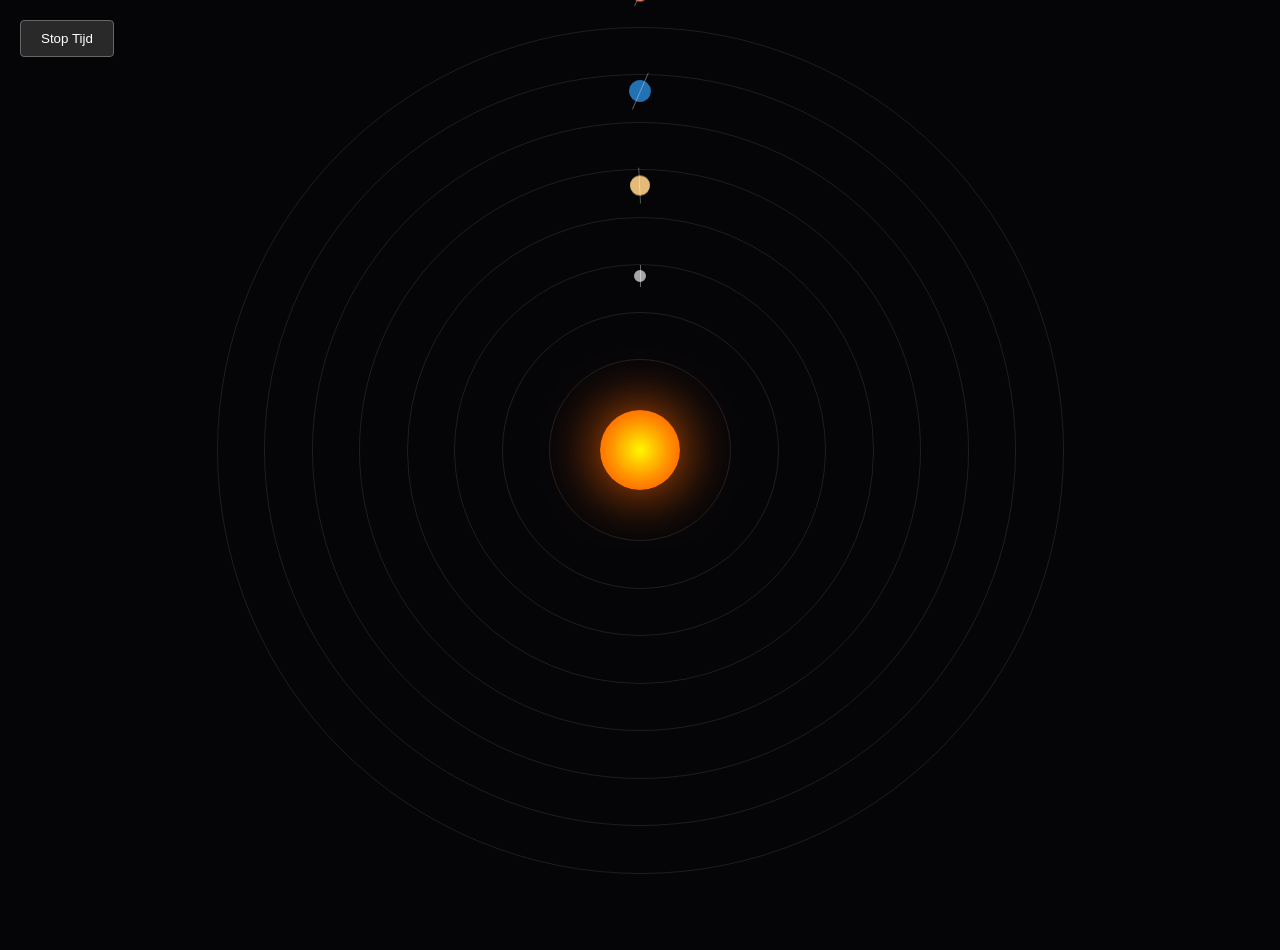
==== src/index.html @ 8def818a "initial version, a lot of stuff not working yet" ====
<!DOCTYPE html>
<html lang="nl">
<head>
<meta charset="UTF-8">
<meta name="viewport" content="width=device-width, initial-scale=1.0">
<title>Interactief Zonnestelsel</title>
<link rel="stylesheet" href="style.css">
</head>
<body>
<div id="ui-layer">
<button id="toggleBtn">Stop Tijd</button>
<button id="resetBtn" style="display:none;">Terug naar Overzicht</button>
</div>
<div id="info-panel">
<h2 id="m-name">Naam</h2>
<p id="m-desc">Geselecteerde planeet details:</p>
<hr>
<div class="stats">
<p><strong>Afstand:</strong> <span id="m-dist"></span></p>
<p><strong>Massa:</strong> <span id="m-mass"></span></p>
<p><strong>Diameter:</strong> <span id="m-diam"></span></p>
<p><strong>Dagduur:</strong> <span id="m-rot"></span></p>
<p><strong>Jaarduur:</strong> <span id="m-orbit"></span></p>
<p><strong>Manen:</strong> <span id="m-moons"></span></p>
<p><strong>Temperatuur:</strong> <span id="m-temp"></span></p>
<p><strong>Type:</strong> <span id="m-type"></span></p>
</div>
</div>
<div id="viewport">
<div id="universe">
<div id="sun"></div>
</div>
</div>
<script src="script.js"></script>
</body>
</html>
---- src/style.css ----
:root {
--space-bg: #050508;
--sun-color: #ffcc00;
--orbit-color: rgba(255, 255, 255, 0.1);
--panel-bg: rgba(10, 10, 15, 0.95);
}
body {
margin: 0; padding: 0;
background-color: var(--space-bg);
color: white;
font-family: 'Segoe UI', Tahoma, sans-serif;
overflow: hidden;
height: 100vh;
display: flex;
justify-content: center;
align-items: center;
}
#ui-layer {
position: absolute; top: 20px; left: 20px;
z-index: 1000; display: flex; gap: 10px;
}
button {
background: rgba(50, 50, 50, 0.8);
color: white; border: 1px solid #666;
padding: 10px 20px; cursor: pointer; border-radius: 4px;
}
#info-panel {
position: fixed; right: -400px; top: 0;
width: 320px; height: 100%;
background: var(--panel-bg);
border-left: 1px solid #444;
padding: 40px 25px;
transition: right 0.6s cubic-bezier(0.22, 1, 0.36, 1);
z-index: 1001;
}
#info-panel.active { right: 0; }
#viewport {
width: 100vw; height: 100vh;
display: flex; justify-content: center; align-items: center;
transition: transform 1s cubic-bezier(0.45, 0.05, 0.55, 0.95);
}
#universe {
position: relative; width: 1000px; height: 1000px;
display: flex; justify-content: center; align-items: center;
}
#sun {
width: 80px; height: 80px;
background: radial-gradient(circle, #fff700, #ff9500, #ff4500);
border-radius: 50%;
box-shadow: 0 0 60px #ff6600;
cursor: pointer; z-index: 10;
}
.orbit {
position: absolute; border: 1px solid var(--orbit-color);
border-radius: 50%; display: flex; justify-content: center; align-items: center;
}
.planet-path {
position: absolute; top: 0; left: 50%;
transform: translateX(-50%) translateY(-50%);
height: 100%; display: flex; flex-direction: column; align-items: center;
}
.planet-body-container {
position: relative; transform-style: preserve-3d;
display: flex; justify-content: center; align-items: center;
}
.planet-body {
border-radius: 50%; position: relative; cursor: pointer;
transform-style: preserve-3d; z-index: 2;
}
.axis-line {
position: absolute; width: 1px; height: 180%;
background: rgba(255,255,255,0.4); top: -40%; left: 50%;
}
.saturn-ring {
position: absolute; width: 100px; height: 100px;
background: radial-gradient(circle, rgba(197, 171, 110, 0) 40%, rgba(197, 171, 110, 0.4) 60%, rgba(197, 171, 110, 0.6) 100%);
border-radius: 50%; transform: rotateX(75deg);
pointer-events: none; z-index: 1;
}
@keyframes rotate-around-axis {
from { transform: rotateY(0deg); }
to { transform: rotateY(360deg); }
}
.rotating { animation: rotate-around-axis linear infinite; }
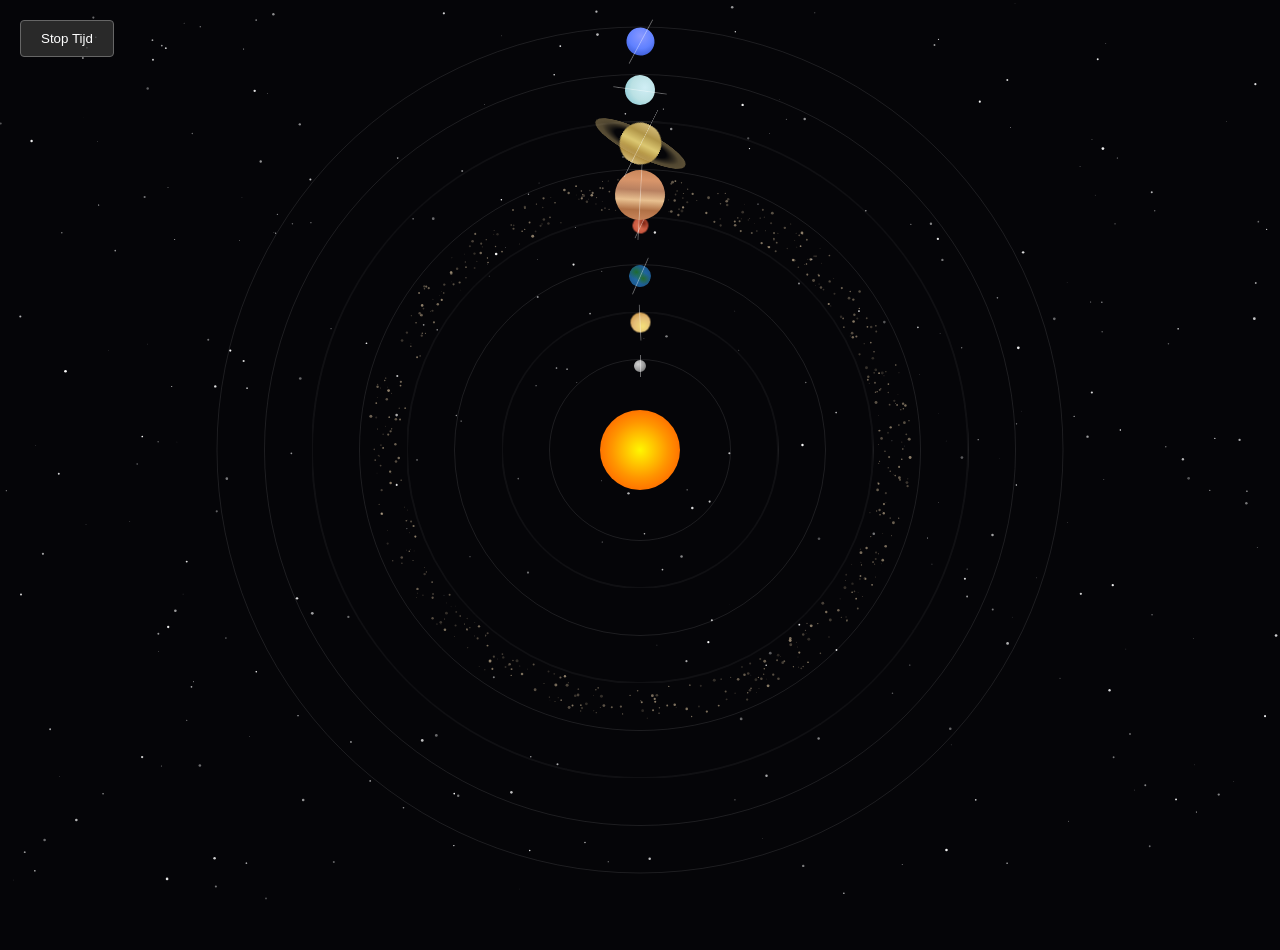
==== commit 1a8d70b5: "1. Sterrenveld (#starfield canvas, fixed achtergrond, z-index:-1)  2. Zon-pulsanimatie (@keyframes s" ====
--- a/src/index.html
+++ b/src/index.html
@@ -7,6 +7,7 @@
 <link rel="stylesheet" href="style.css">
 </head>
 <body>
+<canvas id="starfield"></canvas>
 <div id="ui-layer">
 <button id="toggleBtn">Stop Tijd</button>
 <button id="resetBtn" style="display:none;">Terug naar Overzicht</button>
@@ -16,9 +17,9 @@
 <p id="m-desc">Geselecteerde planeet details:</p>
 <hr>
 <div class="stats">
-<p><strong>Afstand:</strong> <span id="m-dist"></span></p>
-<p><strong>Massa:</strong> <span id="m-mass"></span></p>
-<p><strong>Diameter:</strong> <span id="m-diam"></span></p>
+<p><strong>Afstand (Milj. Km):</strong> <span id="m-dist"></span></p>
+<p><strong>Massa vs Aarde:</strong> <span id="m-mass"></span></p>
+<p><strong>Diameter (Km):</strong> <span id="m-diam"></span></p>
 <p><strong>Dagduur:</strong> <span id="m-rot"></span></p>
 <p><strong>Jaarduur:</strong> <span id="m-orbit"></span></p>
 <p><strong>Manen:</strong> <span id="m-moons"></span></p>
--- a/src/style.css
+++ b/src/style.css
@@ -3,6 +3,11 @@
 --sun-color: #ffcc00;
 --orbit-color: rgba(255, 255, 255, 0.1);
 --panel-bg: rgba(10, 10, 15, 0.95);
+}
+#starfield {
+position: fixed; top: 0; left: 0;
+width: 100%; height: 100%;
+z-index: -1; pointer-events: none;
 }
 body {
 margin: 0; padding: 0;
@@ -47,17 +52,23 @@
 width: 80px; height: 80px;
 background: radial-gradient(circle, #fff700, #ff9500, #ff4500);
 border-radius: 50%;
-box-shadow: 0 0 60px #ff6600;
+animation: sun-pulse 3s ease-in-out infinite;
 cursor: pointer; z-index: 10;
+}
+@keyframes sun-pulse {
+0%, 100% { box-shadow: 0 0 40px #ff6600, 0 0 80px #ff440055; }
+50%       { box-shadow: 0 0 80px #ff8800, 0 0 150px #ff660066, 0 0 220px #ff440033; }
 }
 .orbit {
 position: absolute; border: 1px solid var(--orbit-color);
 border-radius: 50%; display: flex; justify-content: center; align-items: center;
+pointer-events: none;
 }
 .planet-path {
-position: absolute; top: 0; left: 50%;
-transform: translateX(-50%) translateY(-50%);
-height: 100%; display: flex; flex-direction: column; align-items: center;
+position: absolute; top: 0; left: 0;
+width: 100%; height: 100%;
+display: flex; flex-direction: column; align-items: center;
+pointer-events: none;
 }
 .planet-body-container {
 position: relative; transform-style: preserve-3d;
@@ -66,6 +77,7 @@
 .planet-body {
 border-radius: 50%; position: relative; cursor: pointer;
 transform-style: preserve-3d; z-index: 2;
+pointer-events: auto;
 }
 .axis-line {
 position: absolute; width: 1px; height: 180%;
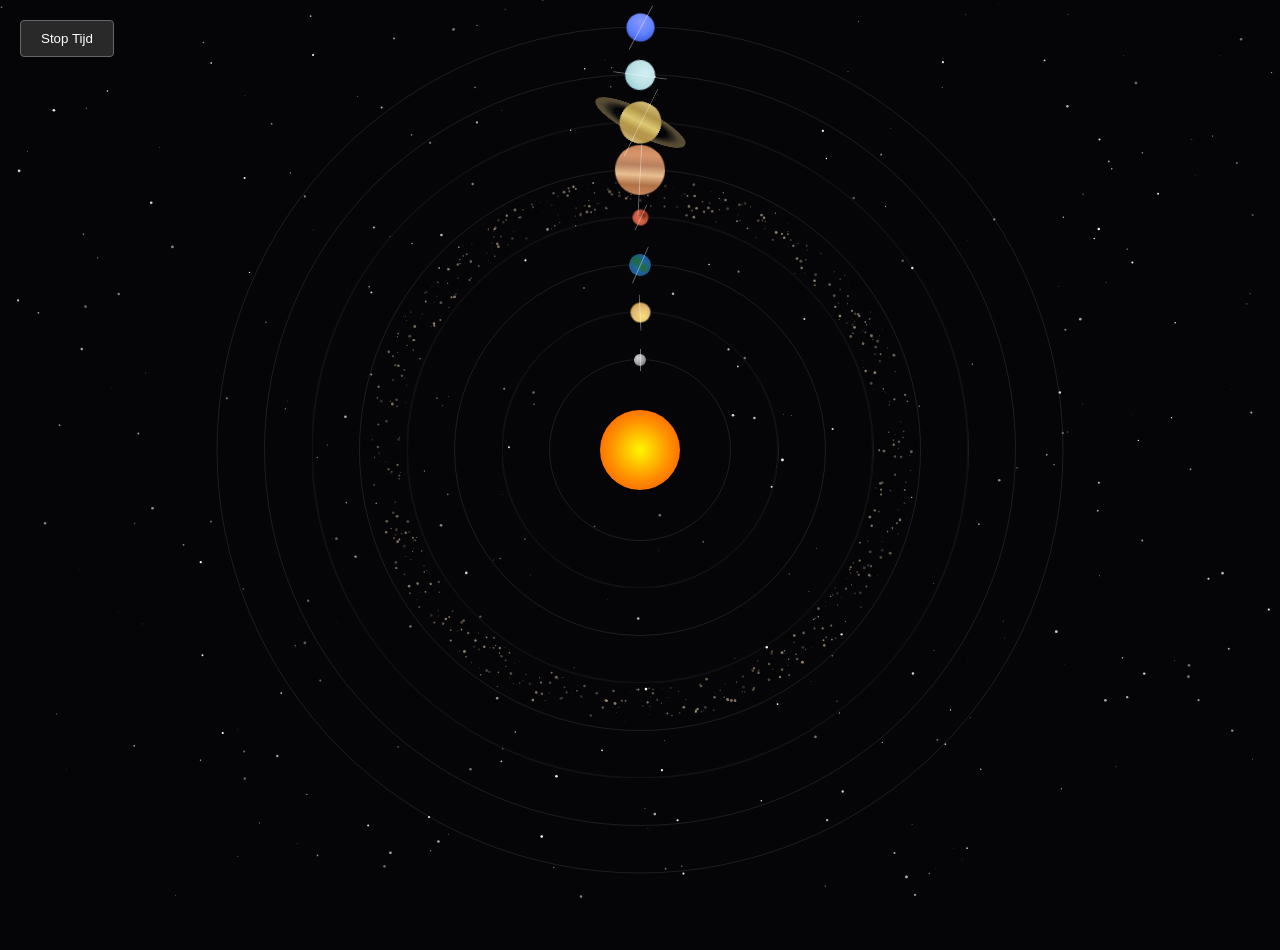
==== commit 63682a84: "fix: reposition planets on the orbit ring + selection calculation" ====
--- a/src/index.html
+++ b/src/index.html
@@ -17,9 +17,9 @@
 <p id="m-desc">Geselecteerde planeet details:</p>
 <hr>
 <div class="stats">
-<p><strong>Afstand (Milj. Km):</strong> <span id="m-dist"></span></p>
+<p><strong>Afstand (Milj. km):</strong> <span id="m-dist"></span></p>
 <p><strong>Massa vs Aarde:</strong> <span id="m-mass"></span></p>
-<p><strong>Diameter (Km):</strong> <span id="m-diam"></span></p>
+<p><strong>Diameter (km):</strong> <span id="m-diam"></span></p>
 <p><strong>Dagduur:</strong> <span id="m-rot"></span></p>
 <p><strong>Jaarduur:</strong> <span id="m-orbit"></span></p>
 <p><strong>Manen:</strong> <span id="m-moons"></span></p>
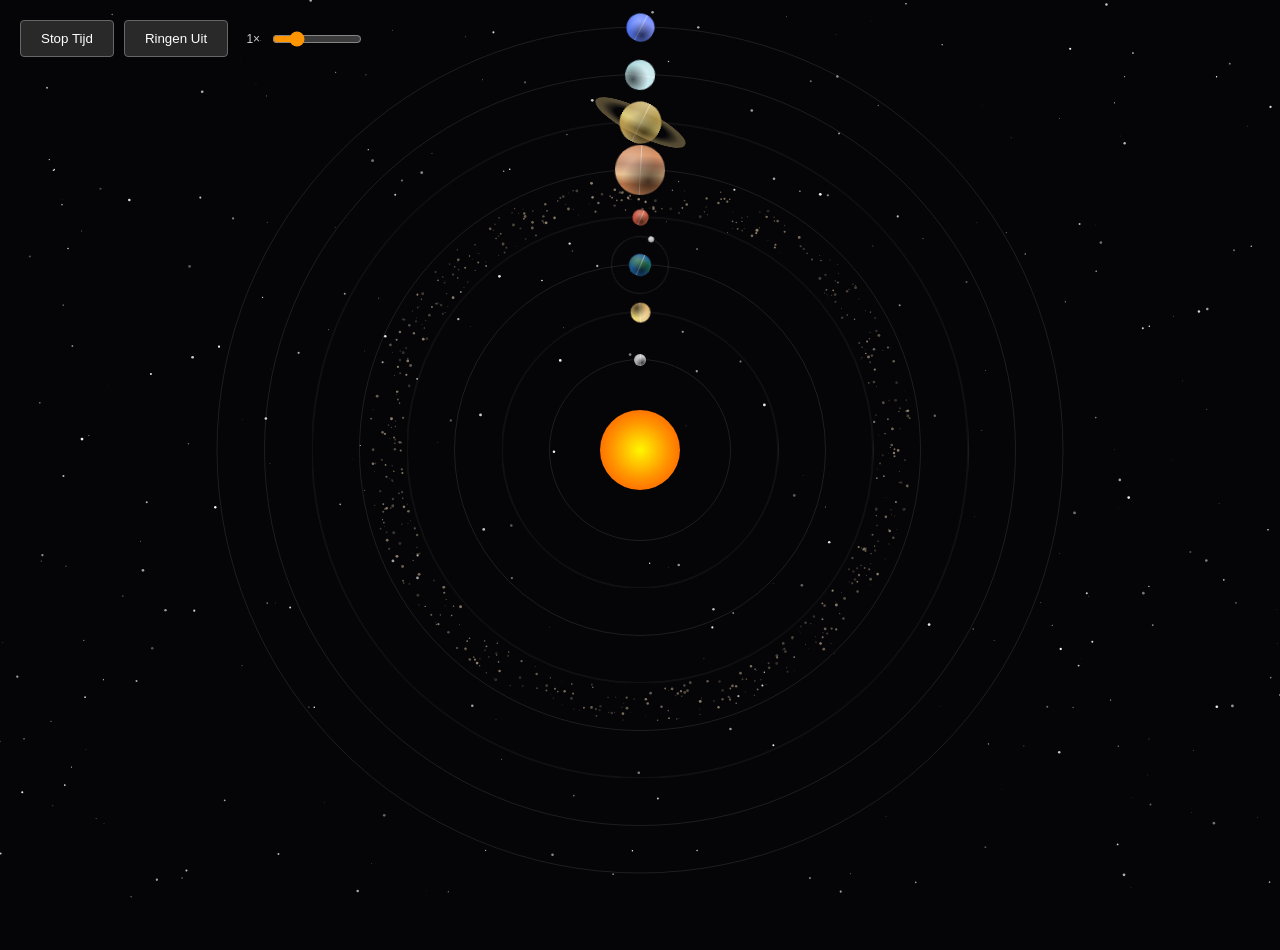
==== commit ed0a98d8: "interactivity additions" ====
--- a/src/index.html
+++ b/src/index.html
@@ -11,6 +11,9 @@
 <div id="ui-layer">
 <button id="toggleBtn">Stop Tijd</button>
 <button id="resetBtn" style="display:none;">Terug naar Overzicht</button>
+<button id="orbitBtn">Ringen Uit</button>
+<span id="speedLabel">1×</span>
+<input type="range" id="speedSlider" min="0.1" max="4" step="0.1" value="1" title="Simulatiesnelheid">
 </div>
 <div id="info-panel">
 <h2 id="m-name">Naam</h2>
--- a/src/style.css
+++ b/src/style.css
@@ -22,7 +22,13 @@
 }
 #ui-layer {
 position: absolute; top: 20px; left: 20px;
-z-index: 1000; display: flex; gap: 10px;
+z-index: 1000; display: flex; gap: 10px; align-items: center;
+}
+#speedSlider {
+width: 90px; cursor: pointer; accent-color: #ff9500; vertical-align: middle;
+}
+#speedLabel {
+font-size: 12px; min-width: 22px; text-align: right; color: #ccc;
 }
 button {
 background: rgba(50, 50, 50, 0.8);
@@ -76,8 +82,19 @@
 }
 .planet-body {
 border-radius: 50%; position: relative; cursor: pointer;
-transform-style: preserve-3d; z-index: 2;
-pointer-events: auto;
+z-index: 2; pointer-events: auto; overflow: hidden;
+}
+.planet-body::after {
+content: ''; position: absolute; inset: 0; border-radius: 50%;
+background:
+  radial-gradient(circle at 32% 30%, rgba(255,255,255,0.28) 0%, transparent 50%),
+  radial-gradient(circle at 68% 72%, rgba(0,0,0,0.65) 0%, transparent 52%);
+pointer-events: none; z-index: 1;
+}
+.planet-surface {
+position: absolute; top: 0; left: 0;
+width: 200%; height: 100%;
+animation: rotate-surface linear infinite;
 }
 .axis-line {
 position: absolute; width: 1px; height: 180%;
@@ -89,8 +106,8 @@
 border-radius: 50%; transform: rotateX(75deg);
 pointer-events: none; z-index: 1;
 }
-@keyframes rotate-around-axis {
-from { transform: rotateY(0deg); }
-to { transform: rotateY(360deg); }
+@keyframes rotate-surface {
+from { transform: translateX(0); }
+to   { transform: translateX(-50%); }
 }
-.rotating { animation: rotate-around-axis linear infinite; }+#universe.hide-orbits .orbit { border-color: transparent; }
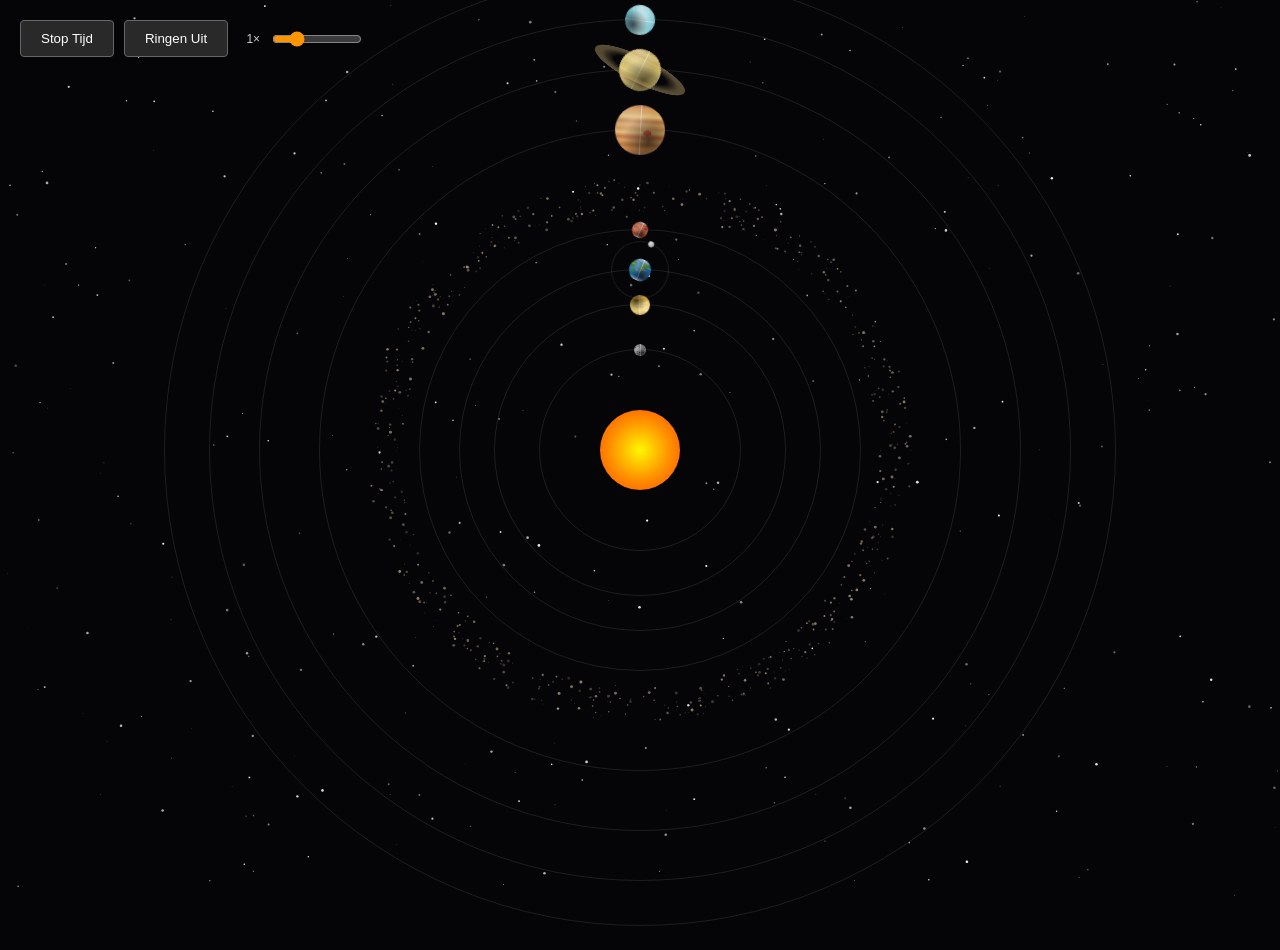
==== commit 1218c589: "some fixes for relatieve distance and speeds" ====
--- a/src/index.html
+++ b/src/index.html
@@ -20,9 +20,9 @@
 <p id="m-desc">Geselecteerde planeet details:</p>
 <hr>
 <div class="stats">
-<p><strong>Afstand (Milj. km):</strong> <span id="m-dist"></span></p>
+<p><strong>Afstand:</strong> <span id="m-dist"></span></p>
 <p><strong>Massa vs Aarde:</strong> <span id="m-mass"></span></p>
-<p><strong>Diameter (km):</strong> <span id="m-diam"></span></p>
+<p><strong>Diameter:</strong> <span id="m-diam"></span></p>
 <p><strong>Dagduur:</strong> <span id="m-rot"></span></p>
 <p><strong>Jaarduur:</strong> <span id="m-orbit"></span></p>
 <p><strong>Manen:</strong> <span id="m-moons"></span></p>
--- a/src/style.css
+++ b/src/style.css
@@ -94,7 +94,6 @@
 .planet-surface {
 position: absolute; top: 0; left: 0;
 width: 200%; height: 100%;
-animation: rotate-surface linear infinite;
 }
 .axis-line {
 position: absolute; width: 1px; height: 180%;
@@ -106,8 +105,4 @@
 border-radius: 50%; transform: rotateX(75deg);
 pointer-events: none; z-index: 1;
 }
-@keyframes rotate-surface {
-from { transform: translateX(0); }
-to   { transform: translateX(-50%); }
-}
 #universe.hide-orbits .orbit { border-color: transparent; }
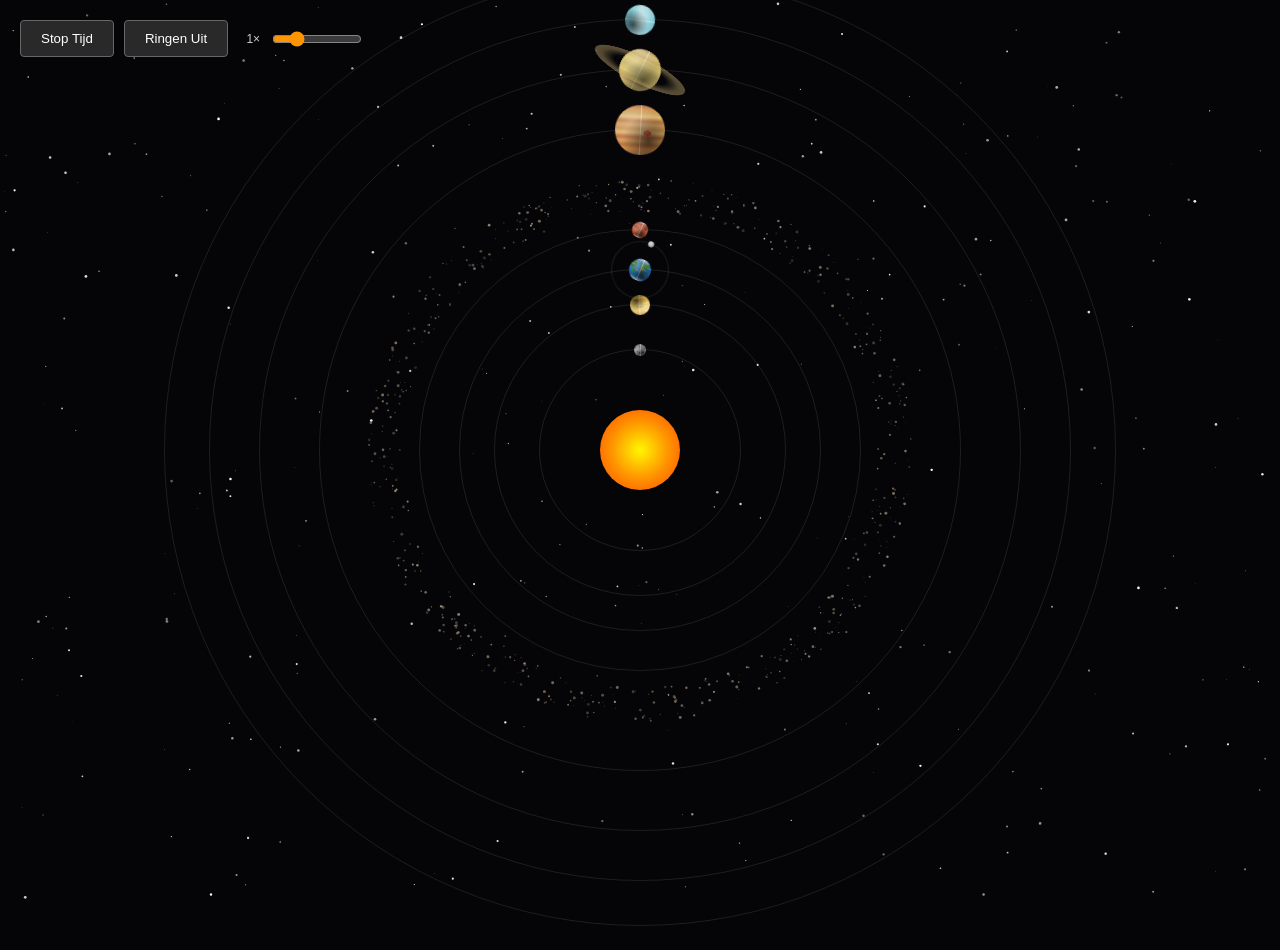
==== commit 73d9c049: "tooltip labels" ====
--- a/src/index.html
+++ b/src/index.html
@@ -35,6 +35,7 @@
 <div id="sun"></div>
 </div>
 </div>
+<div id="planet-tooltip"></div>
 <script src="script.js"></script>
 </body>
 </html>
--- a/src/style.css
+++ b/src/style.css
@@ -105,4 +105,18 @@
 border-radius: 50%; transform: rotateX(75deg);
 pointer-events: none; z-index: 1;
 }
-#universe.hide-orbits .orbit { border-color: transparent; }+#universe.hide-orbits .orbit { border-color: transparent; }
+#planet-tooltip {
+position: fixed;
+transform: translateX(-50%);
+white-space: nowrap;
+font-size: 11px;
+color: #fff;
+background: rgba(0, 0, 0, 0.65);
+padding: 2px 8px;
+border-radius: 10px;
+pointer-events: none;
+opacity: 0;
+transition: opacity 0.2s ease;
+z-index: 2000;
+}
